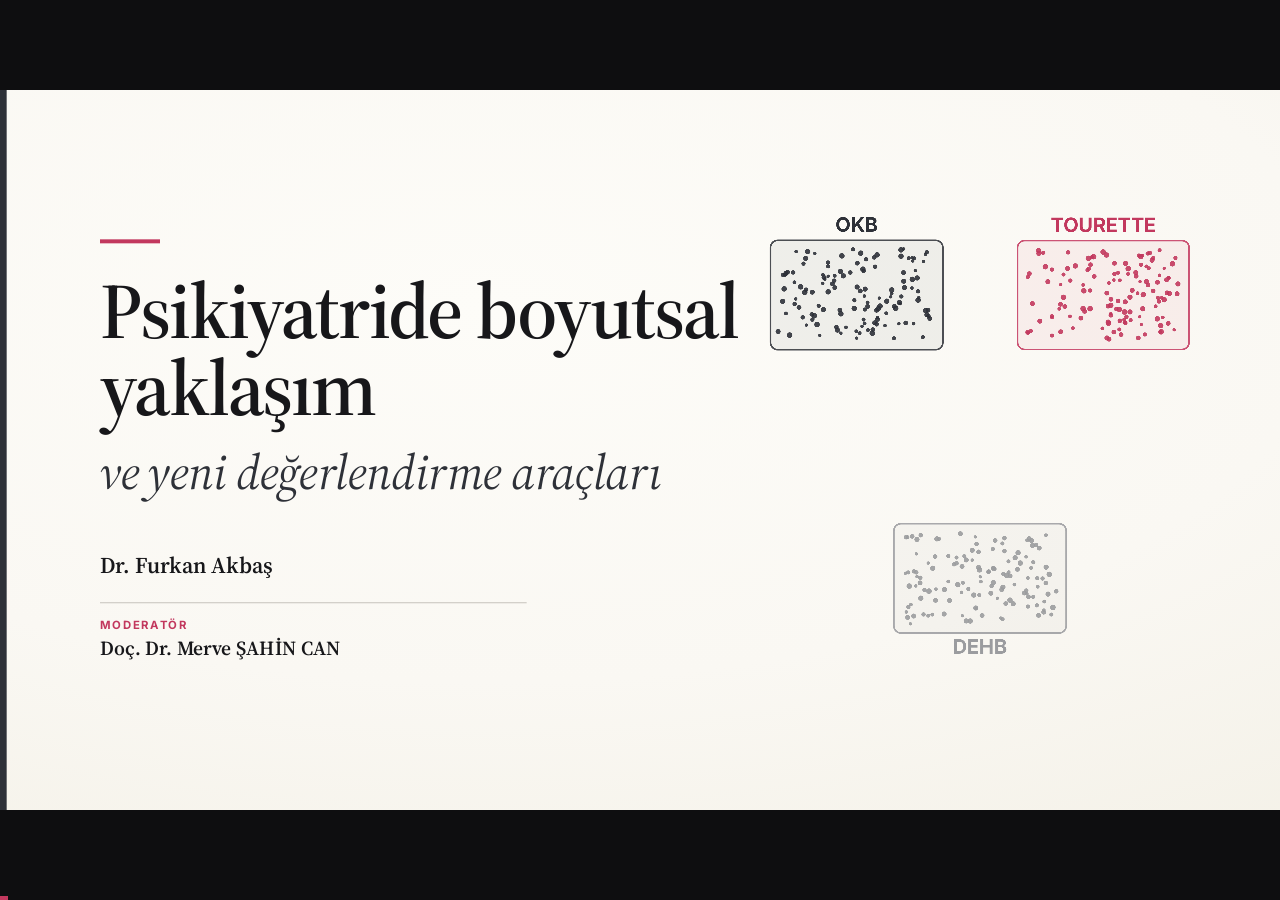
==== index.html @ 50f2335f "Add files via upload" ====
<!doctype html>
<html lang="tr" data-font="E" data-theme="antrasit">
<head>
<meta charset="utf-8">
<meta name="viewport" content="width=device-width, initial-scale=1">
<title>Psikiyatride Boyutsal Yaklaşım ve Yeni Değerlendirme Araçları</title>
<style>@font-face {
  font-family: 'Inter';
  font-style: normal;
  font-weight: 300 700;
  font-display: swap;
  src: url([data-uri]) format('woff2');
  unicode-range: U+0100-02BA, U+02BD-02C5, U+02C7-02CC, U+02CE-02D7, U+02DD-02FF, U+0304, U+0308, U+0329, U+1D00-1DBF, U+1E00-1E9F, U+1EF2-1EFF, U+2020, U+20A0-20AB, U+20AD-20C4, U+2113, U+2C60-2C7F, U+A720-A7FF;
}
@font-face {
  font-family: 'Inter';
  font-style: normal;
  font-weight: 300 700;
  font-display: swap;
  src: url([data-uri]) format('woff2');
  unicode-range: U+0000-00FF, U+0131, U+0152-0153, U+02BB-02BC, U+02C6, U+02DA, U+02DC, U+0304, U+0308, U+0329, U+2000-206F, U+20AC, U+2122, U+2191, U+2193, U+2212, U+2215, U+FEFF, U+FFFD;
}
@font-face {
  font-family: 'Source Serif 4';
  font-style: italic;
  font-weight: 300 700;
  font-display: swap;
  src: url([data-uri]) format('woff2');
  unicode-range: U+0100-02BA, U+02BD-02C5, U+02C7-02CC, U+02CE-02D7, U+02DD-02FF, U+0304, U+0308, U+0329, U+1D00-1DBF, U+1E00-1E9F, U+1EF2-1EFF, U+2020, U+20A0-20AB, U+20AD-20C4, U+2113, U+2C60-2C7F, U+A720-A7FF;
}
@font-face {
  font-family: 'Source Serif 4';
  font-style: italic;
  font-weight: 300 700;
  font-display: swap;
  src: url([data-uri]) format('woff2');
  unicode-range: U+0000-00FF, U+0131, U+0152-0153, U+02BB-02BC, U+02C6, U+02DA, U+02DC, U+0304, U+0308, U+0329, U+2000-206F, U+20AC, U+2122, U+2191, U+2193, U+2212, U+2215, U+FEFF, U+FFFD;
}
@font-face {
  font-family: 'Source Serif 4';
  font-style: normal;
  font-weight: 300 700;
  font-display: swap;
  src: url([data-uri]) format('woff2');
  unicode-range: U+0100-02BA, U+02BD-02C5, U+02C7-02CC, U+02CE-02D7, U+02DD-02FF, U+0304, U+0308, U+0329, U+1D00-1DBF, U+1E00-1E9F, U+1EF2-1EFF, U+2020, U+20A0-20AB, U+20AD-20C4, U+2113, U+2C60-2C7F, U+A720-A7FF;
}
@font-face {
  font-family: 'Source Serif 4';
  font-style: normal;
  font-weight: 300 700;
  font-display: swap;
  src: url([data-uri]) format('woff2');
  unicode-range: U+0000-00FF, U+0131, U+0152-0153, U+02BB-02BC, U+02C6, U+02DA, U+02DC, U+0304, U+0308, U+0329, U+2000-206F, U+20AC, U+2122, U+2191, U+2193, U+2212, U+2215, U+FEFF, U+FFFD;
}@font-face {
  font-family: 'Bricolage Grotesque';
  font-style: normal;
  font-weight: 300 800;
  font-stretch: 100%;
  font-display: swap;
  src: url([data-uri]) format('woff2');
  unicode-range: U+0100-02BA, U+02BD-02C5, U+02C7-02CC, U+02CE-02D7, U+02DD-02FF, U+0304, U+0308, U+0329, U+1D00-1DBF, U+1E00-1E9F, U+1EF2-1EFF, U+2020, U+20A0-20AB, U+20AD-20C4, U+2113, U+2C60-2C7F, U+A720-A7FF;
}
@font-face {
  font-family: 'Bricolage Grotesque';
  font-style: normal;
  font-weight: 300 800;
  font-stretch: 100%;
  font-display: swap;
  src: url([data-uri]) format('woff2');
  unicode-range: U+0000-00FF, U+0131, U+0152-0153, U+02BB-02BC, U+02C6, U+02DA, U+02DC, U+0304, U+0308, U+0329, U+2000-206F, U+20AC, U+2122, U+2191, U+2193, U+2212, U+2215, U+FEFF, U+FFFD;
}
@font-face {
  font-family: 'DM Sans';
  font-style: italic;
  font-weight: 400;
  font-display: swap;
  src: url([data-uri]) format('woff2');
  unicode-range: U+0100-02BA, U+02BD-02C5, U+02C7-02CC, U+02CE-02D7, U+02DD-02FF, U+0304, U+0308, U+0329, U+1D00-1DBF, U+1E00-1E9F, U+1EF2-1EFF, U+2020, U+20A0-20AB, U+20AD-20C4, U+2113, U+2C60-2C7F, U+A720-A7FF;
}
@font-face {
  font-family: 'DM Sans';
  font-style: italic;
  font-weight: 400;
  font-display: swap;
  src: url([data-uri]) format('woff2');
  unicode-range: U+0000-00FF, U+0131, U+0152-0153, U+02BB-02BC, U+02C6, U+02DA, U+02DC, U+0304, U+0308, U+0329, U+2000-206F, U+20AC, U+2122, U+2191, U+2193, U+2212, U+2215, U+FEFF, U+FFFD;
}
@font-face {
  font-family: 'DM Sans';
  font-style: normal;
  font-weight: 300 700;
  font-display: swap;
  src: url([data-uri]) format('woff2');
  unicode-range: U+0100-02BA, U+02BD-02C5, U+02C7-02CC, U+02CE-02D7, U+02DD-02FF, U+0304, U+0308, U+0329, U+1D00-1DBF, U+1E00-1E9F, U+1EF2-1EFF, U+2020, U+20A0-20AB, U+20AD-20C4, U+2113, U+2C60-2C7F, U+A720-A7FF;
}
@font-face {
  font-family: 'DM Sans';
  font-style: normal;
  font-weight: 300 700;
  font-display: swap;
  src: url([data-uri]) format('woff2');
  unicode-range: U+0000-00FF, U+0131, U+0152-0153, U+02BB-02BC, U+02C6, U+02DA, U+02DC, U+0304, U+0308, U+0329, U+2000-206F, U+20AC, U+2122, U+2191, U+2193, U+2212, U+2215, U+FEFF, U+FFFD;
}
@font-face {
  font-family: 'Fraunces';
  font-style: italic;
  font-weight: 300 800;
  font-display: swap;
  src: url([data-uri]) format('woff2');
  unicode-range: U+0100-02BA, U+02BD-02C5, U+02C7-02CC, U+02CE-02D7, U+02DD-02FF, U+0304, U+0308, U+0329, U+1D00-1DBF, U+1E00-1E9F, U+1EF2-1EFF, U+2020, U+20A0-20AB, U+20AD-20C4, U+2113, U+2C60-2C7F, U+A720-A7FF;
}
@font-face {
  font-family: 'Fraunces';
  font-style: italic;
  font-weight: 300 800;
  font-display: swap;
  src: url([data-uri]) format('woff2');
  unicode-range: U+0000-00FF, U+0131, U+0152-0153, U+02BB-02BC, U+02C6, U+02DA, U+02DC, U+0304, U+0308, U+0329, U+2000-206F, U+20AC, U+2122, U+2191, U+2193, U+2212, U+2215, U+FEFF, U+FFFD;
}
@font-face {
  font-family: 'Fraunces';
  font-style: normal;
  font-weight: 300 800;
  font-display: swap;
  src: url([data-uri]) format('woff2');
  unicode-range: U+0100-02BA, U+02BD-02C5, U+02C7-02CC, U+02CE-02D7, U+02DD-02FF, U+0304, U+0308, U+0329, U+1D00-1DBF, U+1E00-1E9F, U+1EF2-1EFF, U+2020, U+20A0-20AB, U+20AD-20C4, U+2113, U+2C60-2C7F, U+A720-A7FF;
}
@font-face {
  font-family: 'Fraunces';
  font-style: normal;
  font-weight: 300 800;
  font-display: swap;
  src: url([data-uri]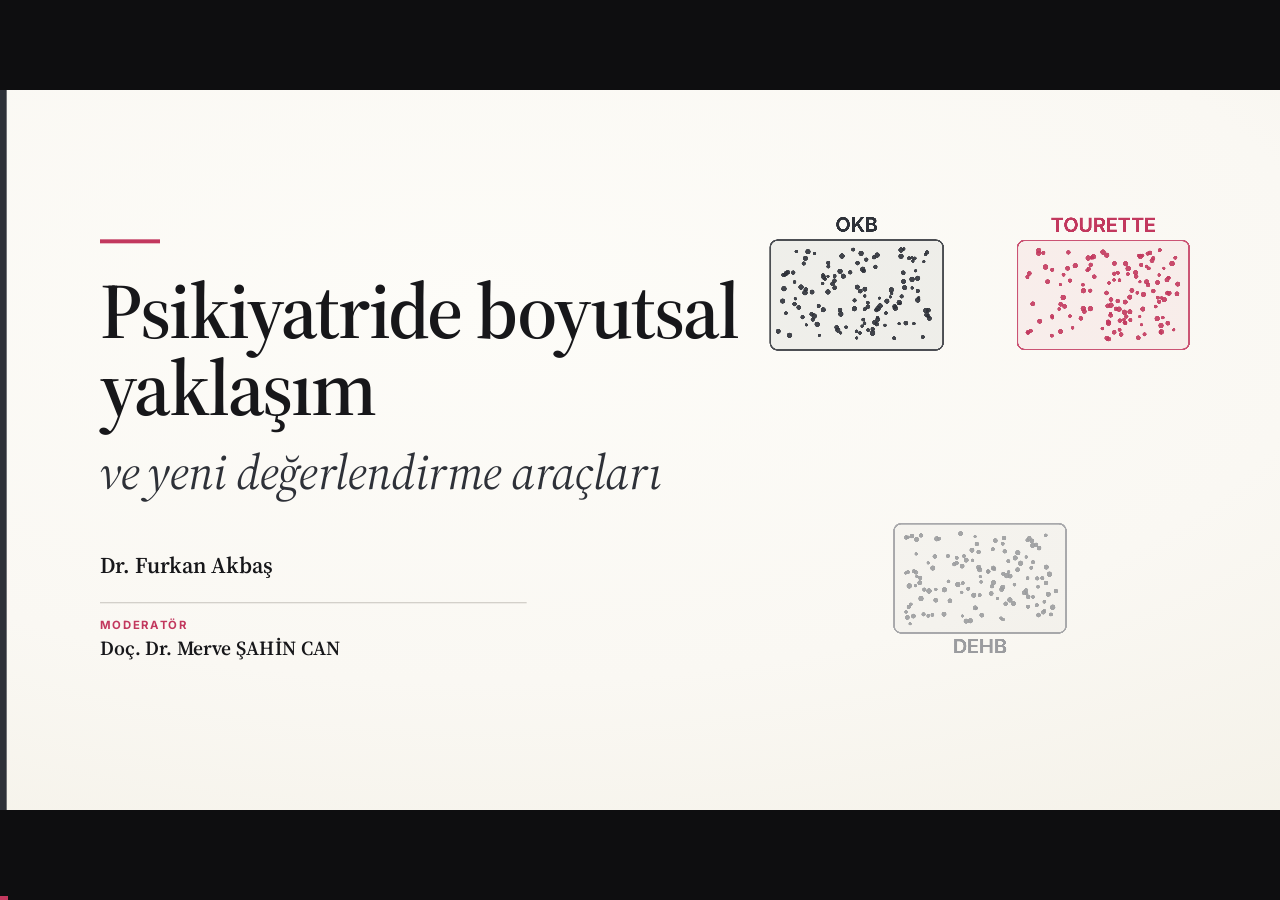
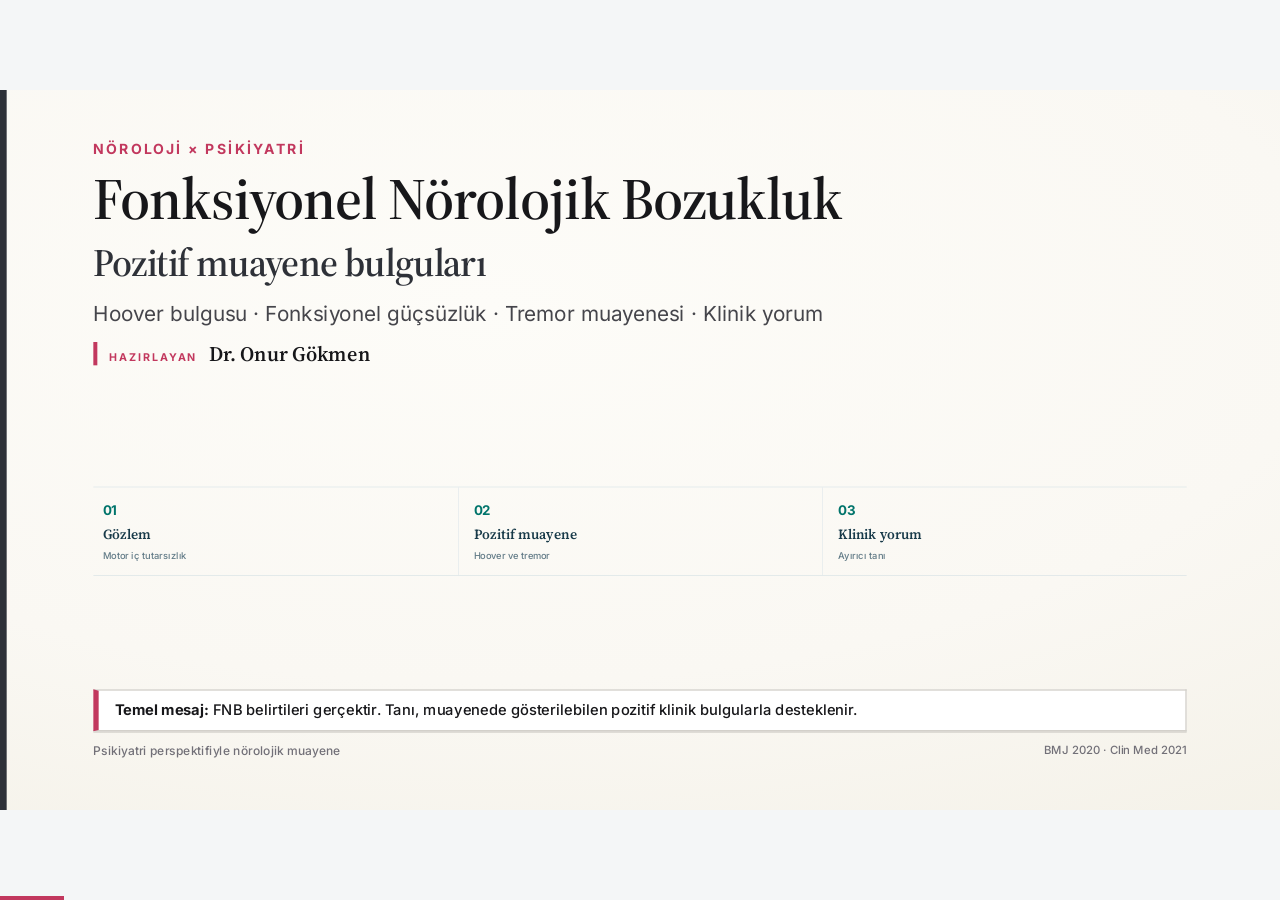
